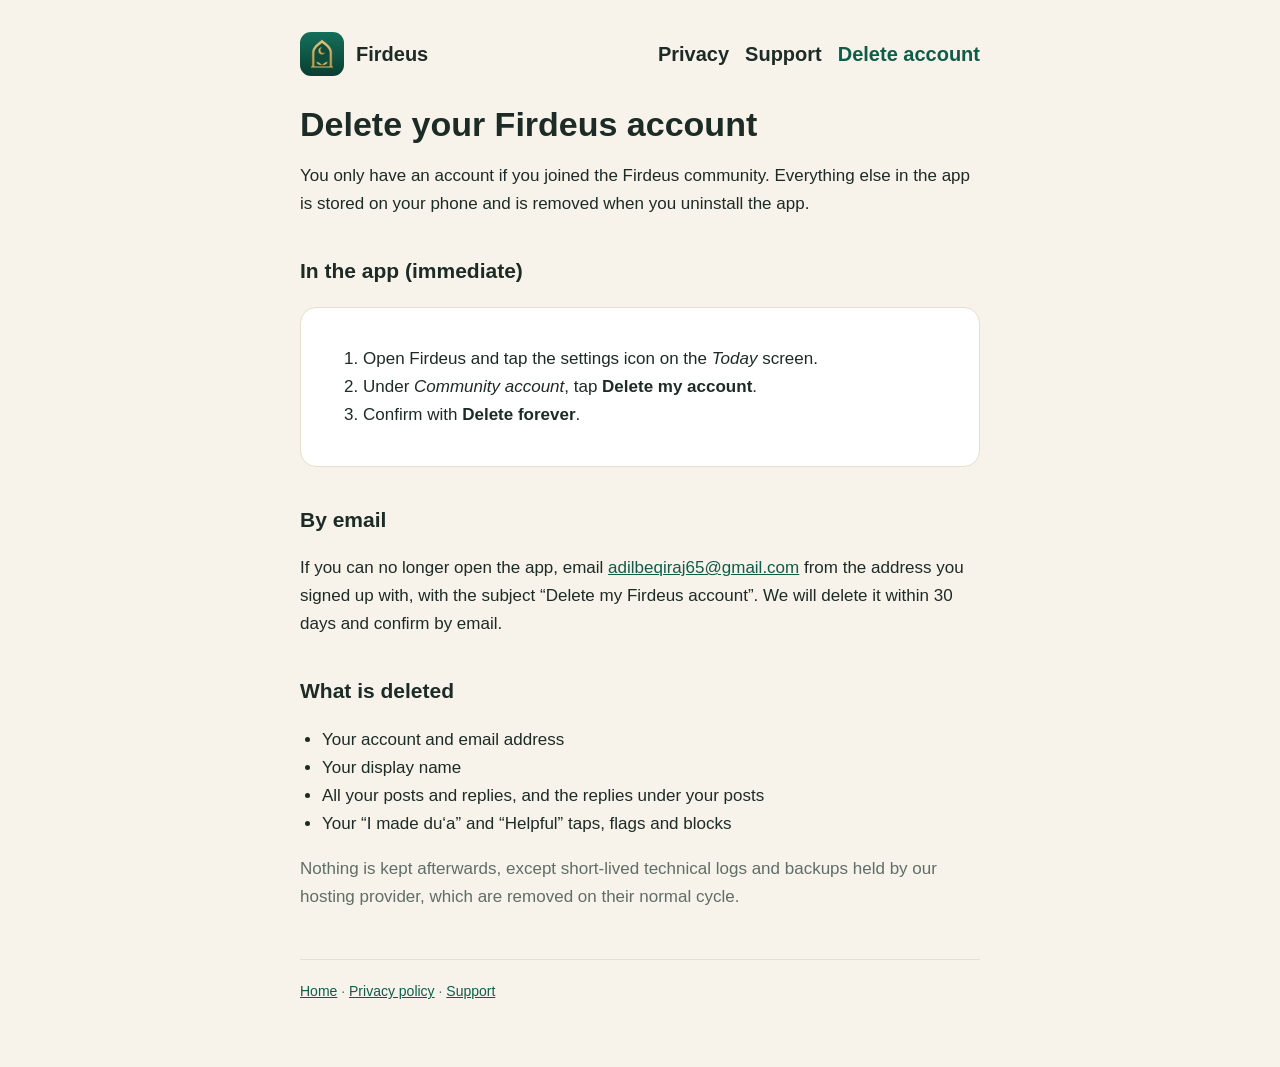
==== delete-account.html @ d4029345 "Firdeus website: home, privacy policy, support, account deletion Co-Authored-By: Claude Opus 5.5 <no" ====
<!doctype html>
<html lang="en">
<head>
<meta charset="utf-8">
<meta name="viewport" content="width=device-width, initial-scale=1">
<title>Delete Firdeus Account</title>
<meta name="description" content="How to delete your Firdeus community account and data.">
<link rel="icon" href="icon.png">
<link rel="stylesheet" href="style.css">
</head>
<body>
<main>
  <header class="site">
    <img src="icon.png" alt="">
    <a href="./">Firdeus</a>
    <nav>
      <a href="privacy.html">Privacy</a>
      <a href="support.html">Support</a>
      <a href="delete-account.html" aria-current="page">Delete account</a>
    </nav>
  </header>

  <h1>Delete your Firdeus account</h1>
  <p>You only have an account if you joined the Firdeus community. Everything else in the app is stored on your
  phone and is removed when you uninstall the app.</p>

  <h2>In the app (immediate)</h2>
  <div class="card">
    <ol>
      <li>Open Firdeus and tap the settings icon on the <em>Today</em> screen.</li>
      <li>Under <em>Community account</em>, tap <strong>Delete my account</strong>.</li>
      <li>Confirm with <strong>Delete forever</strong>.</li>
    </ol>
  </div>

  <h2>By email</h2>
  <p>If you can no longer open the app, email
  <a href="mailto:adilbeqiraj65@gmail.com?subject=Delete%20my%20Firdeus%20account">adilbeqiraj65@gmail.com</a>
  from the address you signed up with, with the subject “Delete my Firdeus account”. We will delete it within
  30 days and confirm by email.</p>

  <h2>What is deleted</h2>
  <ul>
    <li>Your account and email address</li>
    <li>Your display name</li>
    <li>All your posts and replies, and the replies under your posts</li>
    <li>Your “I made du‘a” and “Helpful” taps, flags and blocks</li>
  </ul>
  <p class="muted">Nothing is kept afterwards, except short-lived technical logs and backups held by our hosting
  provider, which are removed on their normal cycle.</p>

  <footer>
    <a href="./">Home</a> · <a href="privacy.html">Privacy policy</a> · <a href="support.html">Support</a>
  </footer>
</main>
</body>
</html>
---- style.css ----
:root {
  --bg: #f7f3ea;
  --card: #ffffff;
  --text: #1d2b26;
  --muted: #5f6e68;
  --primary: #0f5c4a;
  --gold: #9a7632;
  --border: #e6dfcf;
}
@media (prefers-color-scheme: dark) {
  :root {
    --bg: #0e1513;
    --card: #17211e;
    --text: #ece7dc;
    --muted: #9aa8a2;
    --primary: #3fae8f;
    --gold: #d6b46a;
    --border: #26332f;
  }
}
* { box-sizing: border-box; }
html { -webkit-text-size-adjust: 100%; }
body {
  margin: 0;
  background: var(--bg);
  color: var(--text);
  font: 17px/1.65 -apple-system, BlinkMacSystemFont, "Segoe UI", Roboto, "Helvetica Neue", Arial, sans-serif;
}
main { max-width: 720px; margin: 0 auto; padding: 32px 20px 64px; }
header.site { display: flex; align-items: center; gap: 12px; margin-bottom: 28px; }
header.site img { width: 44px; height: 44px; border-radius: 11px; }
header.site a { color: var(--text); text-decoration: none; font-weight: 700; font-size: 20px; }
nav { margin-left: auto; display: flex; gap: 16px; flex-wrap: wrap; font-size: 15px; }
nav a { color: var(--muted); text-decoration: none; }
nav a:hover, nav a[aria-current] { color: var(--primary); }
h1 { font-size: 34px; line-height: 1.2; margin: 8px 0 8px; }
h2 { font-size: 21px; margin: 36px 0 8px; }
p, li { color: var(--text); }
.muted { color: var(--muted); }
a { color: var(--primary); }
.card { background: var(--card); border: 1px solid var(--border); border-radius: 16px; padding: 20px 22px; margin: 18px 0; }
.arabic { font-family: "Amiri", "Traditional Arabic", serif; font-size: 26px; color: var(--primary); text-align: center; direction: rtl; margin: 8px 0 20px; }
ul { padding-left: 22px; }
table { width: 100%; border-collapse: collapse; font-size: 15px; }
th, td { text-align: left; padding: 10px 8px; border-bottom: 1px solid var(--border); vertical-align: top; }
th { color: var(--muted); font-weight: 600; }
.table-wrap { overflow-x: auto; }
footer { margin-top: 48px; font-size: 14px; color: var(--muted); border-top: 1px solid var(--border); padding-top: 20px; }
@media (max-width: 560px) {
  header.site { flex-wrap: wrap; }
  nav { margin-left: 0; width: 100%; }
  h1 { font-size: 28px; }
}
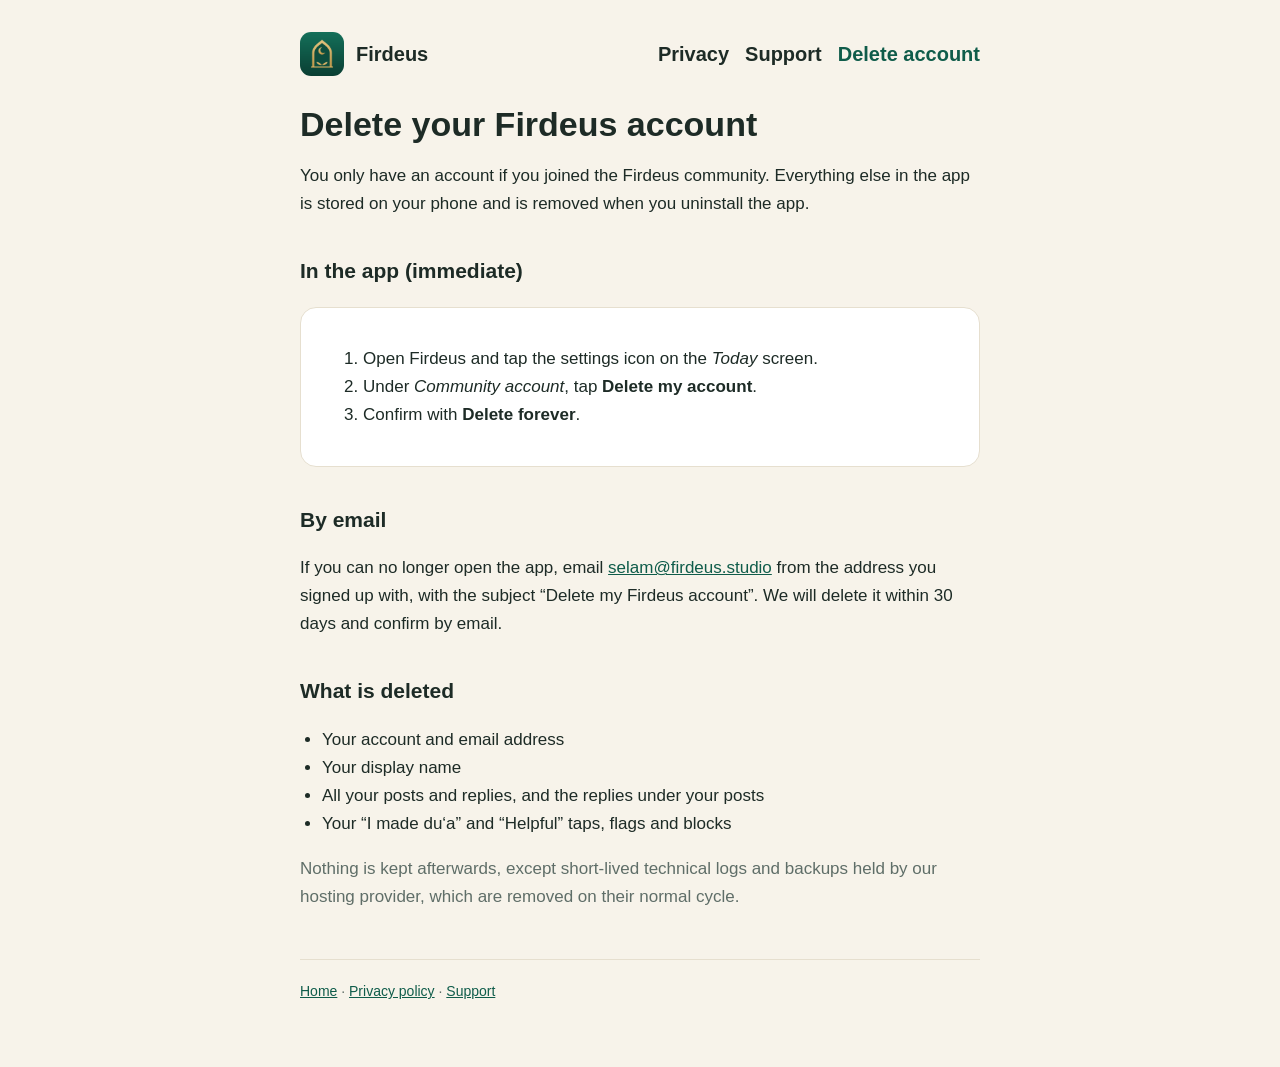
==== commit 05f4634f: "Use selam@firdeus.studio for all enquiries; name Resend in privacy policy Co-Authored-By: Claude Opu" ====
--- a/delete-account.html
+++ b/delete-account.html
@@ -35,7 +35,7 @@
 
   <h2>By email</h2>
   <p>If you can no longer open the app, email
-  <a href="mailto:adilbeqiraj65@gmail.com?subject=Delete%20my%20Firdeus%20account">adilbeqiraj65@gmail.com</a>
+  <a href="mailto:selam@firdeus.studio?subject=Delete%20my%20Firdeus%20account">selam@firdeus.studio</a>
   from the address you signed up with, with the subject “Delete my Firdeus account”. We will delete it within
   30 days and confirm by email.</p>
 
